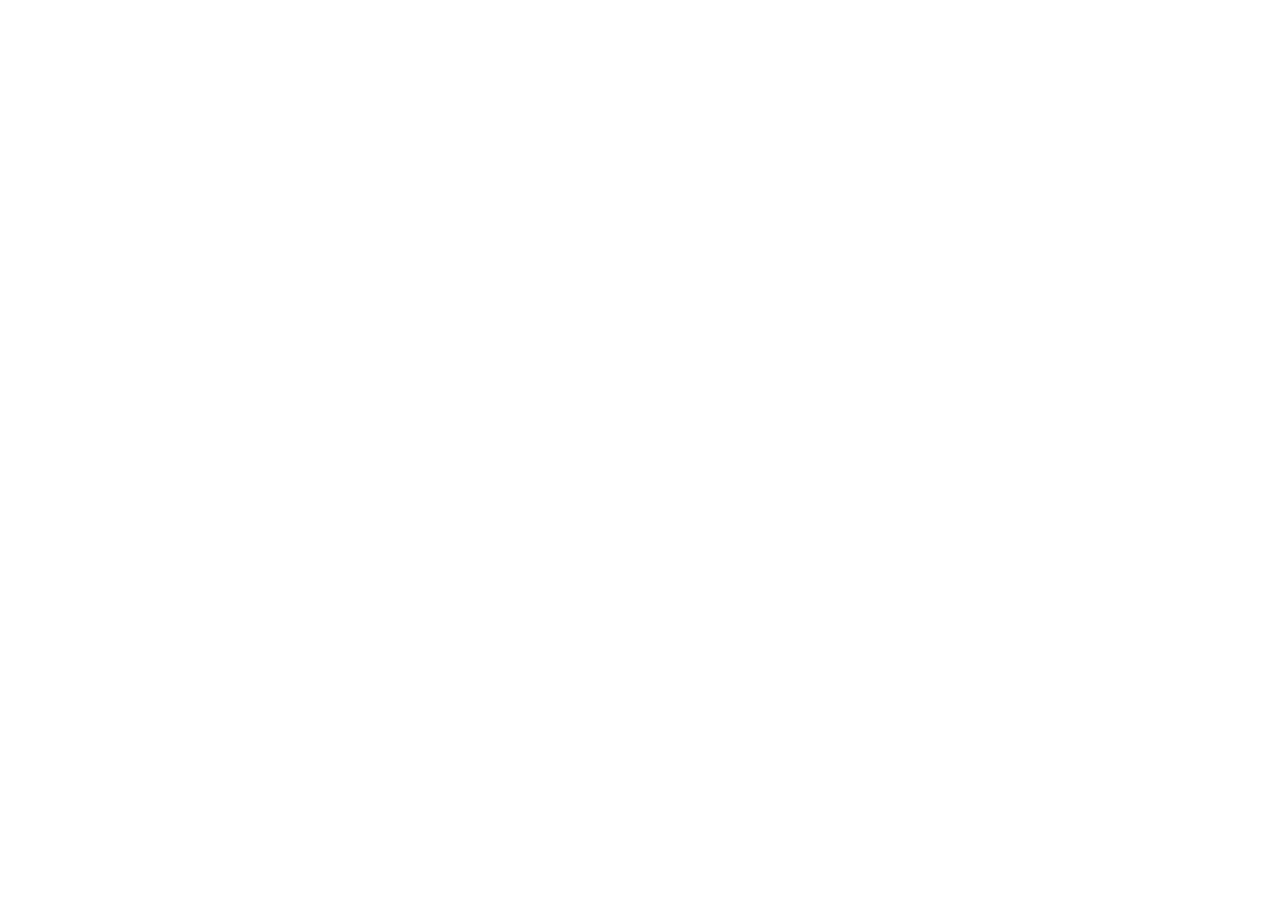
==== index.html @ 801af9e0 "mapper closes #2" ====
<!DOCTYPE html>
<html lang="da">
<head>
    <meta charset="UTF-8">
    <meta name="viewport" content="width=device-width, initial-scale=1.0">
    <title>Gowala Farms</title>
    <link rel="icon" type="image/svg+xml" href="./public/assets/backgrounds/logo.png" />
    <link rel="stylesheet" href="./css/styles.css">
    <script type="module" src="./js/index.js"></script>
</head>
<body>
    <header></header>
</body>
</html>
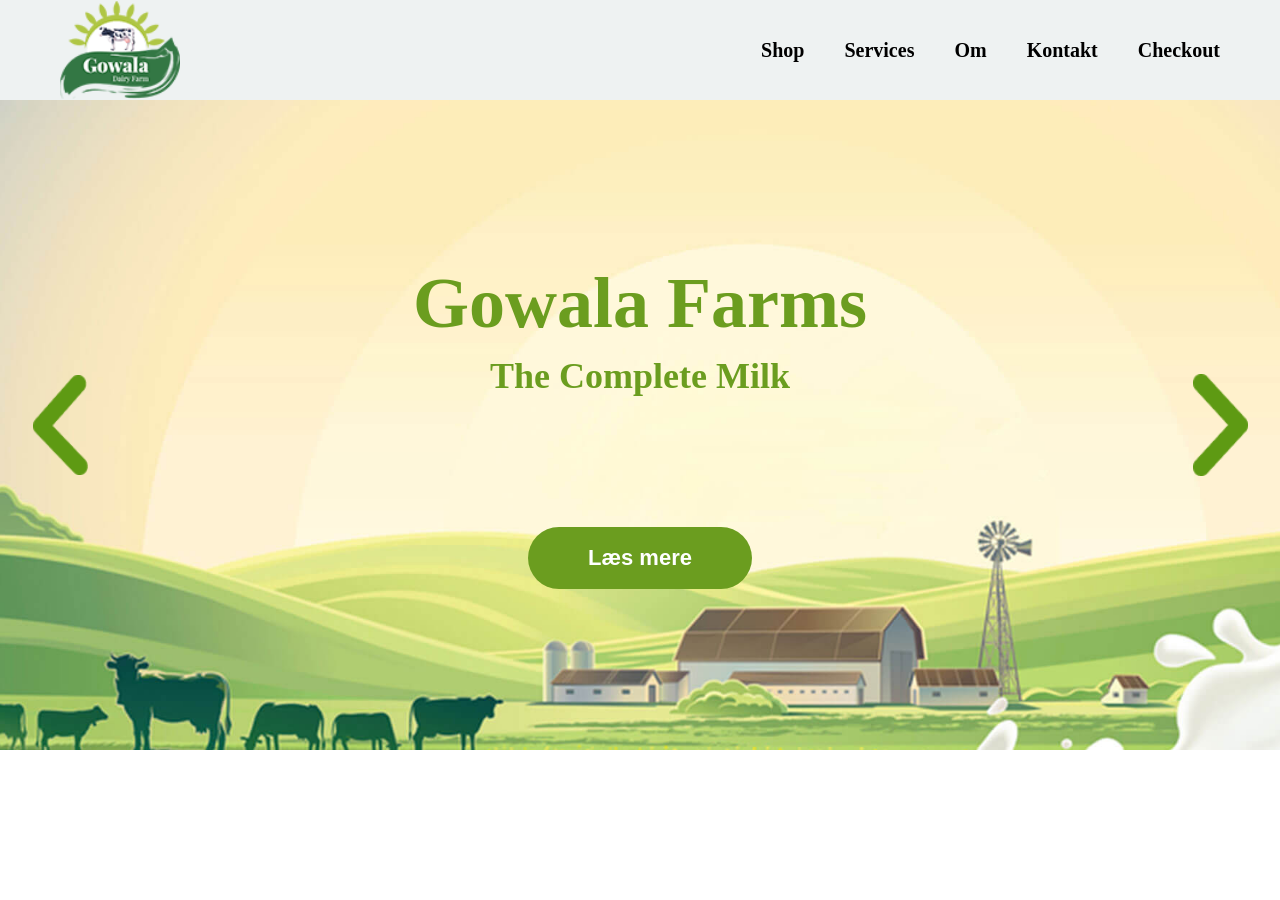
==== commit 325571fc: "closes #3" ====
--- a/index.html
+++ b/index.html
@@ -9,6 +9,131 @@
     <script type="module" src="./js/index.js"></script>
 </head>
 <body>
-    <header></header>
+     <header class="header">
+
+    <div class="container">
+
+      <!-- LOGO -->
+      <a href="./index.html" class="logo">
+        <img src="./public/assets/backgrounds/logo.png" alt="Gowala Farms">
+      </a>
+
+      <!-- DESKTOP NAVIGATION -->
+      <nav class="nav">
+        <a href="#">Shop</a>
+        <a href="#">Services</a>
+        <a href="#">Om</a>
+        <a href="#">Kontakt</a>
+        <a href="#">Checkout</a>
+
+        
+      </nav>
+
+      <!-- MOBILE ICONS -->
+      <div class="mobile-icons">
+
+        <!-- BURGER -->
+        <button class="burger" id="burger">
+          <img
+            src="./public/assets/backgrounds/menu-mobile.svg"
+            alt="Menu"
+            id="burgerIcon"
+          >
+        </button>
+
+        
+
+      </div>
+
+    </div>
+
+    <!-- MOBILE MENU -->
+    <div class="mobile-menu" id="mobileMenu">
+
+      <a href="#">Shop</a>
+      <a href="#">Services</a>
+      <a href="#">Om</a>
+      <a href="#">Kontakt</a>
+      <a href="#">Checkout</a>
+
+    </div>
+
+  </header>
+  <section class="hero-container">
+
+    <!-- SLIDES -->
+
+  <img
+    class="image-in-slider active"
+    src="./public/assets/headerslider/01.jpg"
+    alt="Slide 1"
+  >
+
+  <img
+    class="image-in-slider"
+    src="./public/assets/headerslider/02.jpg"
+    alt="Slide 2"
+  >
+
+  <img
+    class="image-in-slider"
+    src="./public/assets/headerslider/03.jpg"
+    alt="Slide 3"
+  >
+
+  <img
+    class="image-in-slider"
+    src="./public/assets/headerslider/04.jpg"
+    alt="Slide 4"
+  >
+
+  <!-- HERO CONTENT -->
+
+  <div class="hero-content">
+
+    <h1 class="hero-title">
+      Gowala Farms
+    </h1>
+
+    <p class="hero-subtitle">
+      The Complete Milk
+    </p>
+
+    <button class="hero-btn">
+      Læs mere
+    </button>
+
+  </div>
+
+  <!-- SLIDER BUTTONS -->
+
+  
+
+    <button class="slider-arrow left" id="prevBtn">
+      <img
+        src="./public/assets/headerslider/arrow-left.png"
+        alt="Previous"
+      >
+    </button>
+
+    <button class="slider-arrow right" id="nextBtn">
+      <img
+        src="./public/assets/headerslider/arrow-right.png"
+        alt="Next"
+      >
+    </button>
+
+  
+
+</section>
+
+    
+    <section class="service-section"></section>
+    <section class="products-section"></section>
+    <section class="team-section"></section>
+    <section class="subscription-section"></section>
+    <section class="sponsors-section"></section>
+
+    <footer></footer>
 </body>
 </html>
--- a/css/styles.css
+++ b/css/styles.css
@@ -0,0 +1,9 @@
+@import url(./forside.css);
+@import url(./header.css);
+@import url(./shop.css);
+@import url(./services.css);
+@import url(./om.css);
+@import url(.//kontakt.css);
+@import url(./checkout.css);
+
+@import url(./footer.css);
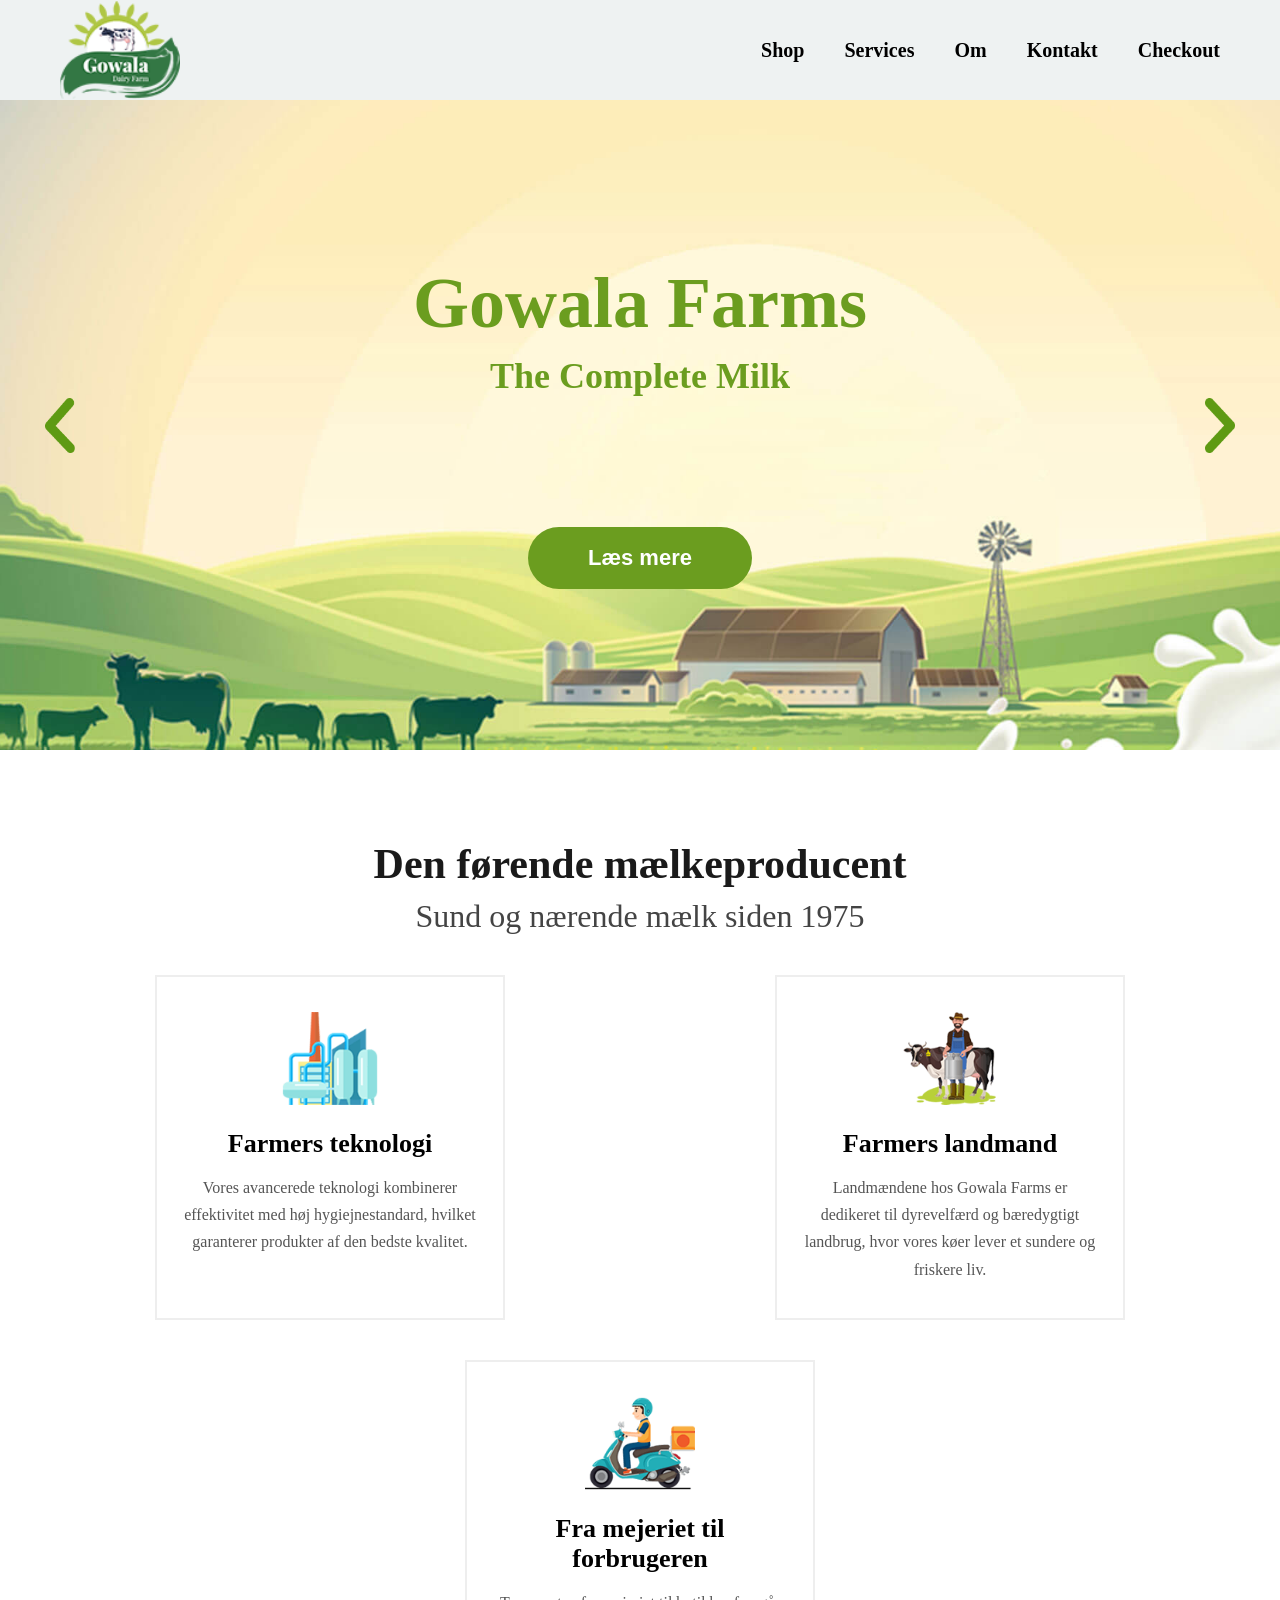
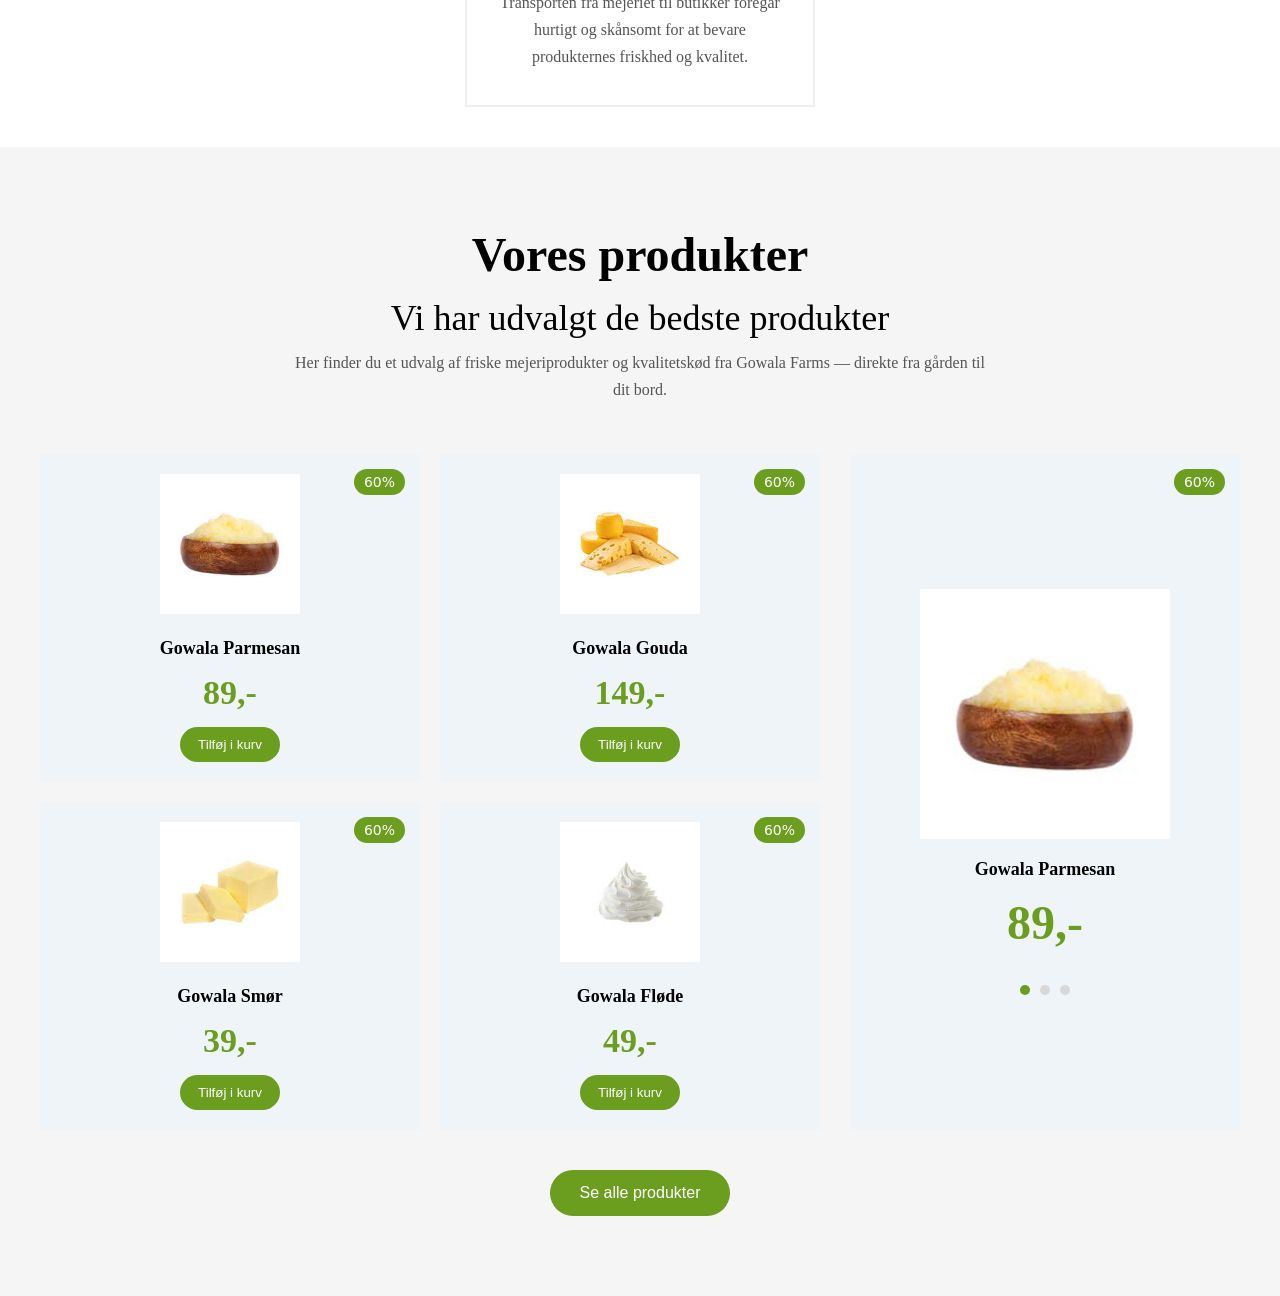
==== commit 86244b0e: "closes #4" ====
--- a/index.html
+++ b/index.html
@@ -1,139 +1,271 @@
-<!DOCTYPE html>
+<!doctype html>
 <html lang="da">
-<head>
-    <meta charset="UTF-8">
-    <meta name="viewport" content="width=device-width, initial-scale=1.0">
+  <head>
+    <meta charset="UTF-8" />
+    <meta name="viewport" content="width=device-width, initial-scale=1.0" />
     <title>Gowala Farms</title>
-    <link rel="icon" type="image/svg+xml" href="./public/assets/backgrounds/logo.png" />
-    <link rel="stylesheet" href="./css/styles.css">
+    <link
+      rel="icon"
+      type="image/svg+xml"
+      href="./public/assets/backgrounds/logo.png"
+    />
+    <link rel="stylesheet" href="./css/styles.css" />
     <script type="module" src="./js/index.js"></script>
-</head>
-<body>
-     <header class="header">
-
-    <div class="container">
-
-      <!-- LOGO -->
-      <a href="./index.html" class="logo">
-        <img src="./public/assets/backgrounds/logo.png" alt="Gowala Farms">
-      </a>
-
-      <!-- DESKTOP NAVIGATION -->
-      <nav class="nav">
-        <a href="#">Shop</a>
-        <a href="#">Services</a>
-        <a href="#">Om</a>
-        <a href="#">Kontakt</a>
-        <a href="#">Checkout</a>
-
-        
-      </nav>
-
-      <!-- MOBILE ICONS -->
-      <div class="mobile-icons">
-
-        <!-- BURGER -->
-        <button class="burger" id="burger">
-          <img
-            src="./public/assets/backgrounds/menu-mobile.svg"
-            alt="Menu"
-            id="burgerIcon"
-          >
-        </button>
-
-        
-
-      </div>
-
-    </div>
-
-    <!-- MOBILE MENU -->
-    <div class="mobile-menu" id="mobileMenu">
-
-      <a href="#">Shop</a>
-      <a href="#">Services</a>
-      <a href="#">Om</a>
-      <a href="#">Kontakt</a>
-      <a href="#">Checkout</a>
-
-    </div>
-
-  </header>
-  <section class="hero-container">
-
-    <!-- SLIDES -->
-
-  <img
-    class="image-in-slider active"
-    src="./public/assets/headerslider/01.jpg"
-    alt="Slide 1"
-  >
-
-  <img
-    class="image-in-slider"
-    src="./public/assets/headerslider/02.jpg"
-    alt="Slide 2"
-  >
-
-  <img
-    class="image-in-slider"
-    src="./public/assets/headerslider/03.jpg"
-    alt="Slide 3"
-  >
-
-  <img
-    class="image-in-slider"
-    src="./public/assets/headerslider/04.jpg"
-    alt="Slide 4"
-  >
-
-  <!-- HERO CONTENT -->
-
-  <div class="hero-content">
-
-    <h1 class="hero-title">
-      Gowala Farms
-    </h1>
-
-    <p class="hero-subtitle">
-      The Complete Milk
-    </p>
-
-    <button class="hero-btn">
-      Læs mere
-    </button>
-
-  </div>
-
-  <!-- SLIDER BUTTONS -->
-
-  
-
-    <button class="slider-arrow left" id="prevBtn">
-      <img
-        src="./public/assets/headerslider/arrow-left.png"
-        alt="Previous"
-      >
-    </button>
-
-    <button class="slider-arrow right" id="nextBtn">
-      <img
-        src="./public/assets/headerslider/arrow-right.png"
-        alt="Next"
-      >
-    </button>
-
-  
-
-</section>
-
-    
-    <section class="service-section"></section>
-    <section class="products-section"></section>
+  </head>
+  <body>
+    <header class="header">
+      <div class="container">
+        <!-- LOGO -->
+        <a href="./index.html" class="logo">
+          <img src="./public/assets/backgrounds/logo.png" alt="Gowala Farms" />
+        </a>
+
+        <!-- DESKTOP NAVIGATION -->
+        <nav class="nav">
+          <a href="./shop.html">Shop</a>
+          <a href="./services.html">Services</a>
+          <a href="./om.html">Om</a>
+          <a href="./kontakt.html">Kontakt</a>
+          <a href="./checkout.html">Checkout</a>
+        </nav>
+
+        <!-- MOBILE ICONS -->
+        <div class="mobile-icons">
+          <!-- BURGER -->
+          <button class="burger" id="burger">
+            <img
+              src="./public/assets/backgrounds/menu-mobile.svg"
+              alt="Menu"
+              id="burgerIcon"
+            />
+          </button>
+        </div>
+      </div>
+
+      <!-- MOBILE MENU -->
+      <div class="mobile-menu" id="mobileMenu">
+        <a href="./shop.html">Shop</a>
+        <a href="./services.html">Services</a>
+        <a href="./om.html">Om</a>
+        <a href="./kontakt.html">Kontakt</a>
+        <a href="./checkout.html">Checkout</a>
+      </div>
+    </header>
+    <section class="hero-container">
+      <!-- SLIDES -->
+
+      <img
+        class="image-in-slider active"
+        src="./public/assets/headerslider/01.jpg"
+        alt="Slide 1"
+      />
+
+      <img
+        class="image-in-slider"
+        src="./public/assets/headerslider/02.jpg"
+        alt="Slide 2"
+      />
+
+      <img
+        class="image-in-slider"
+        src="./public/assets/headerslider/03.jpg"
+        alt="Slide 3"
+      />
+
+      <img
+        class="image-in-slider"
+        src="./public/assets/headerslider/04.jpg"
+        alt="Slide 4"
+      />
+
+      <!-- HERO CONTENT -->
+
+      <div class="hero-content">
+        <h1 class="hero-title">Gowala Farms</h1>
+
+        <p class="hero-subtitle">The Complete Milk</p>
+
+        <button class="hero-btn">Læs mere</button>
+      </div>
+
+      <!-- SLIDER BUTTONS -->
+
+      <button class="slider-arrow left" id="prevBtn">
+        <img src="./public/assets/headerslider/arrow-left.png" alt="Previous" />
+      </button>
+
+      <button class="slider-arrow right" id="nextBtn">
+        <img src="./public/assets/headerslider/arrow-right.png" alt="Next" />
+      </button>
+    </section>
+
+    <section class="service-section">
+      <div class="service-container">
+        <!-- TOP -->
+
+        <div class="service-top">
+          <h2 class="service-title">Den førende mælkeproducent</h2>
+
+          <p class="service-subtitle">Sund og nærende mælk siden 1975</p>
+        </div>
+
+        <!-- CARDS -->
+
+        <div class="service-grid">
+          <!-- CARD 1 -->
+
+          <div class="service-card">
+            <img src="./public/assets/cards/01.png" alt="Farmers teknologi" />
+
+            <h3>Farmers teknologi</h3>
+
+            <p>
+              Vores avancerede teknologi kombinerer effektivitet med høj
+              hygiejnestandard, hvilket garanterer produkter af den bedste
+              kvalitet.
+            </p>
+          </div>
+
+          <!-- CARD 2 -->
+
+          <div class="service-card">
+            <img src="./public/assets/cards/02.png" alt="Farmers landmand" />
+
+            <h3>Farmers landmand</h3>
+
+            <p>
+              Landmændene hos Gowala Farms er dedikeret til dyrevelfærd og
+              bæredygtigt landbrug, hvor vores køer lever et sundere og friskere
+              liv.
+            </p>
+          </div>
+
+          <!-- CARD 3 -->
+
+          <div class="service-card center-card">
+            <img
+              src="./public/assets/cards/03.png"
+              alt="Fra mejeriet til forbrugeren"
+            />
+
+            <h3>Fra mejeriet til forbrugeren</h3>
+
+            <p>
+              Transporten fra mejeriet til butikker foregår hurtigt og skånsomt
+              for at bevare produkternes friskhed og kvalitet.
+            </p>
+          </div>
+        </div>
+      </div>
+    </section>
+    <section class="products-section"> 
+      <div class="products-container">
+        <!-- TOP -->
+
+        <div class="products-top">
+          <h2 class="products-title">Vores produkter</h2>
+
+          <p class="products-subtitle">Vi har udvalgt de bedste produkter</p>
+
+          <p class="products-text">
+            Her finder du et udvalg af friske mejeriprodukter og kvalitetskød
+            fra Gowala Farms — direkte fra gården til dit bord.
+          </p>
+        </div>
+
+        <!-- PRODUCTS -->
+
+        <div class="products-grid">
+          <!-- LEFT SIDE -->
+
+          <div class="products-small-grid">
+            <!-- CARD -->
+
+            <div class="product-card small">
+              <span class="sale-badge"> 60% </span>
+
+              <img src="./public/assets/products/parmasan.jpg" alt=""  />
+
+              <h3>Gowala Parmesan</h3>
+
+              <span class="price"> 89,- </span>
+
+              <button>Tilføj i kurv</button>
+            </div>
+
+            <!-- CARD -->
+
+            <div class="product-card small">
+              <span class="sale-badge"> 60% </span>
+
+              <img src="./public/assets/products/gouda.jpg" alt="" />
+
+              <h3>Gowala Gouda</h3>
+
+              <span class="price"> 149,- </span>
+
+              <button>Tilføj i kurv</button>
+            </div>
+
+            <!-- CARD -->
+
+            <div class="product-card small">
+              <span class="sale-badge"> 60% </span>
+
+              <img src="./public/assets/products/butter.jpg" alt=""  />
+
+              <h3>Gowala Smør</h3>
+
+              <span class="price"> 39,- </span>
+
+              <button>Tilføj i kurv</button>
+            </div>
+
+            <!-- CARD -->
+
+            <div class="product-card small">
+              <span class="sale-badge"> 60% </span>
+
+              <img src="./public/assets/products/cream.jpg" alt=""  />
+
+              <h3>Gowala Fløde</h3>
+
+              <span class="price"> 49,- </span>
+
+              <button>Tilføj i kurv</button>
+            </div>
+          </div>
+
+          <!-- BIG PRODUCT -->
+
+          <div class="product-card featured">
+            <span class="sale-badge"> 60% </span>
+
+            <img src="./public/assets/products/parmasan.jpg" alt=""  id="featuredImage" />
+
+            <h3 id="featuredTitle">Gowala Parmesan</h3>
+
+            <span class="price featured-price" id="featuredPrice"> 89,- </span>
+            <!-- DOTS -->
+            <div class="slider-dots">
+              <span class="dot active"></span>
+              <span class="dot"></span>
+              <span class="dot"></span>
+            </div>
+          </div>
+        </div>
+
+        <!-- BUTTON -->
+
+        <div class="products-button-wrap">
+          <button class="all-products-btn">Se alle produkter</button>
+        </div>
+      </div>
+    </section>
     <section class="team-section"></section>
     <section class="subscription-section"></section>
     <section class="sponsors-section"></section>
 
     <footer></footer>
-</body>
-</html>+  </body>
+</html>
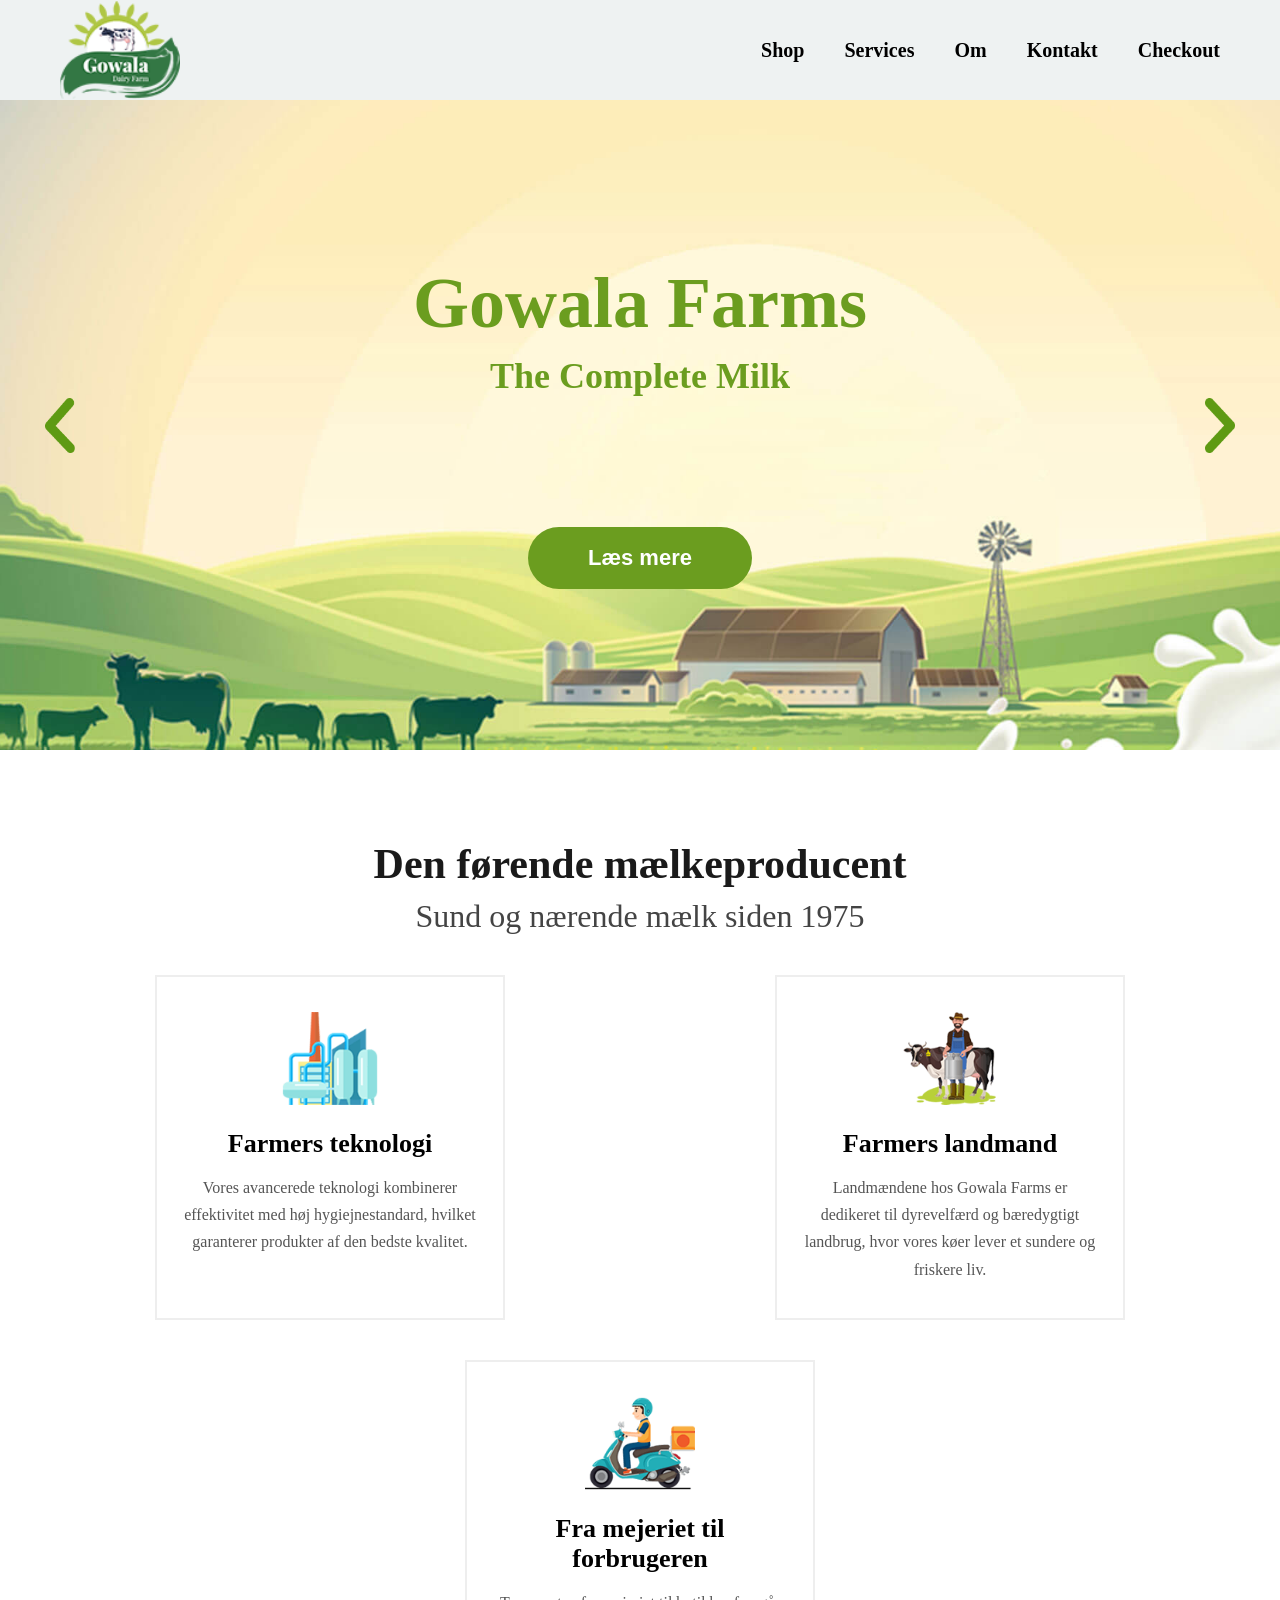
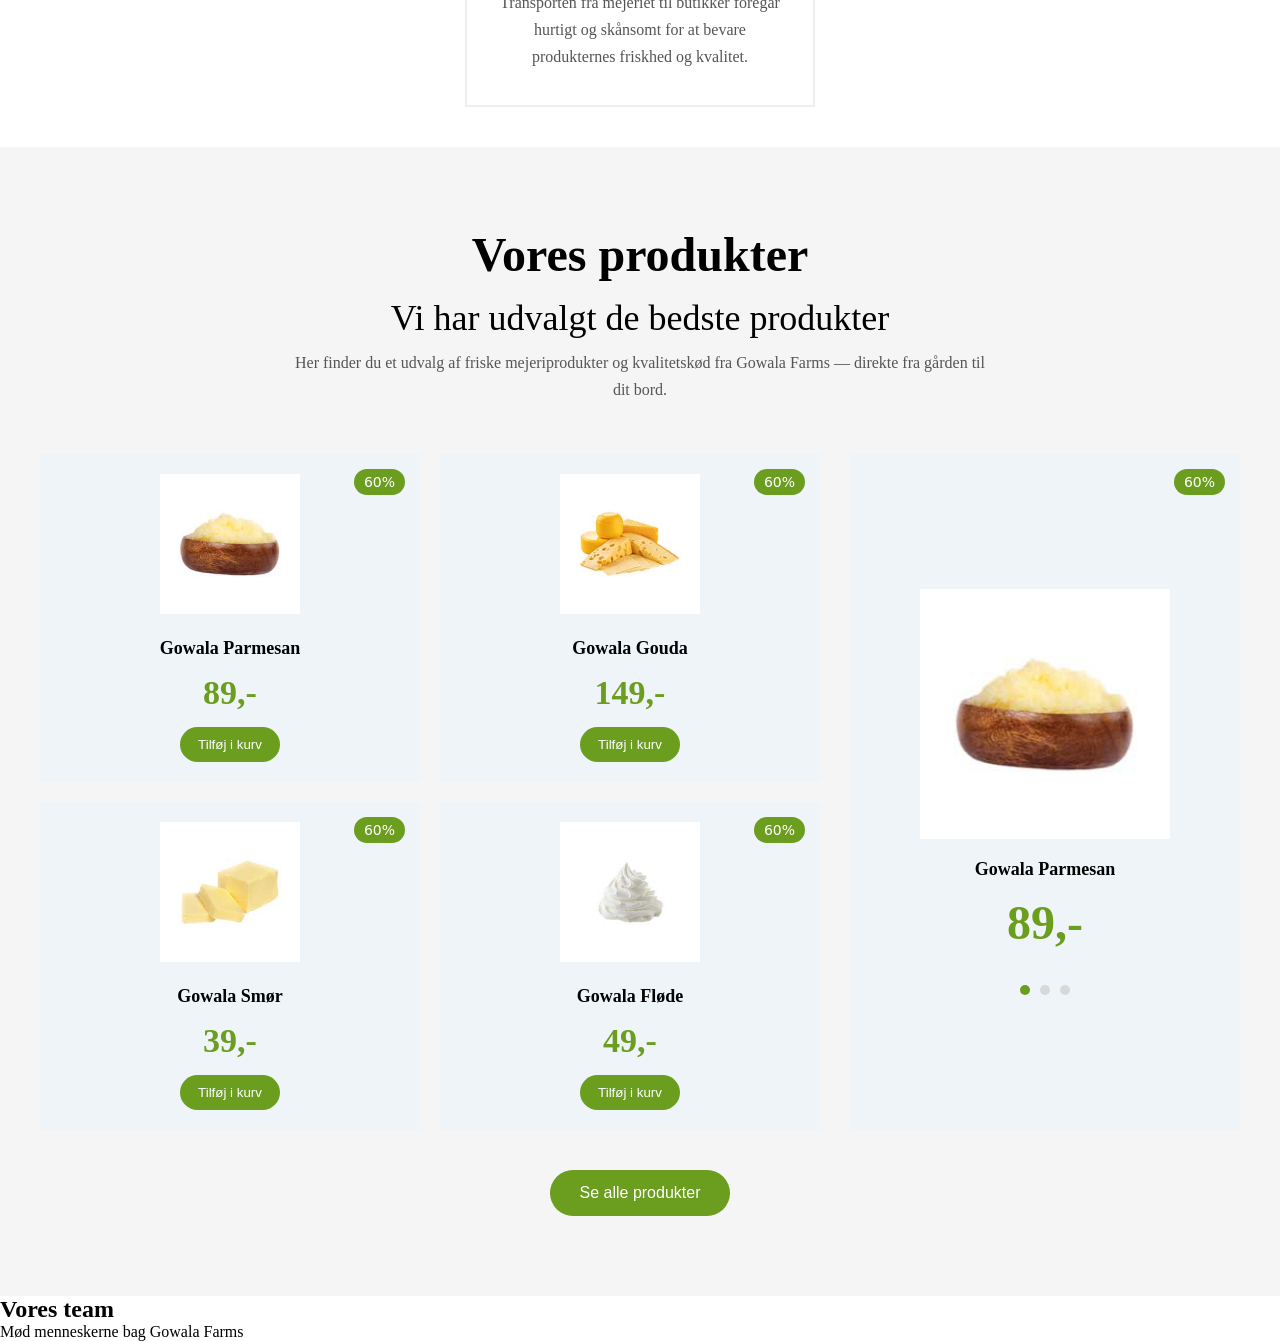
==== commit 1892df8c: "link til button" ====
--- a/index.html
+++ b/index.html
@@ -85,7 +85,7 @@
 
         <p class="hero-subtitle">The Complete Milk</p>
 
-        <button class="hero-btn">Læs mere</button>
+        <button class="hero-btn"><a href="./om.html">Læs mere</a></button>
       </div>
 
       <!-- SLIDER BUTTONS -->
@@ -258,11 +258,20 @@
         <!-- BUTTON -->
 
         <div class="products-button-wrap">
-          <button class="all-products-btn">Se alle produkter</button>
+          <button class="all-products-btn"><a href="./shop.html">Se alle produkter</a></button>
         </div>
       </div>
     </section>
-    <section class="team-section"></section>
+    <section class="team-section">
+  <div class="team-container">
+    <h2>Vores team</h2>
+    <p>Mød menneskerne bag Gowala Farms</p>
+
+    <div class="team-grid" id="teamGrid">
+      <!-- JS  -->
+    </div>
+  </div>
+</section>
     <section class="subscription-section"></section>
     <section class="sponsors-section"></section>
 
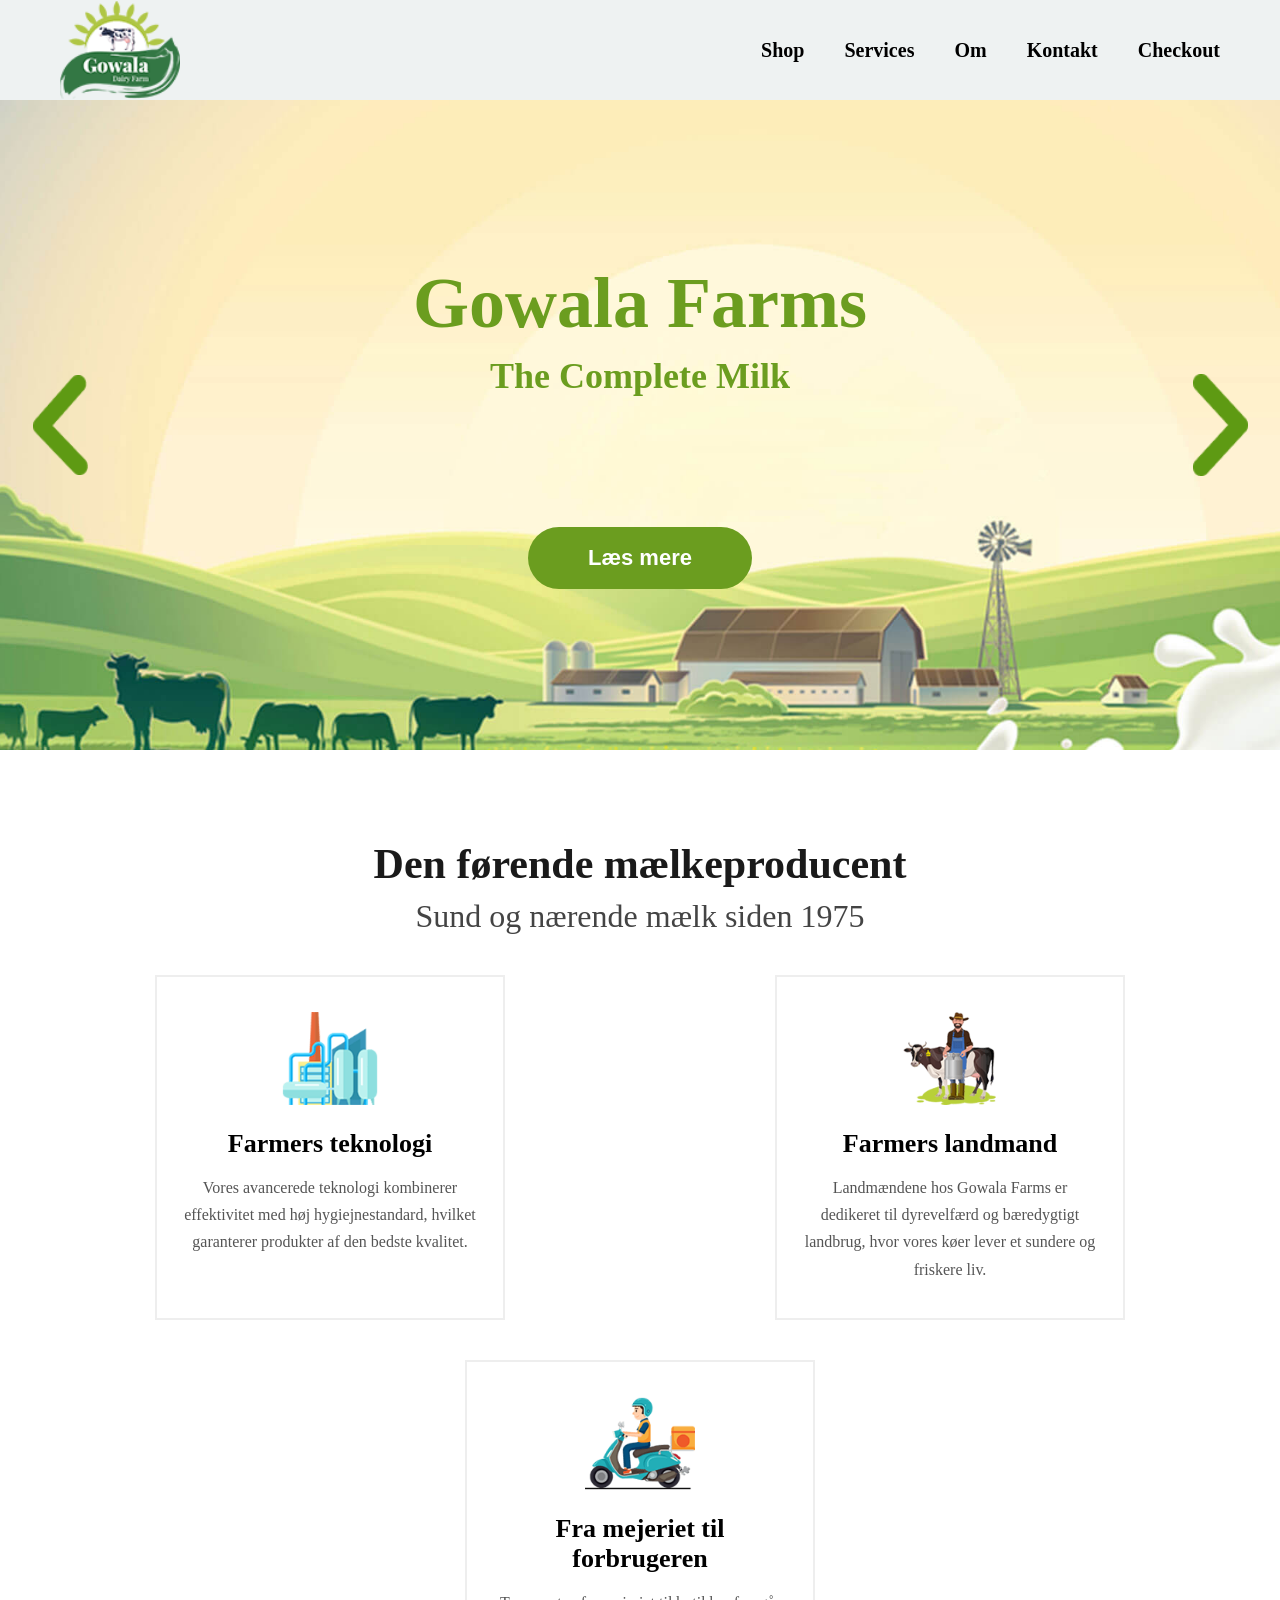
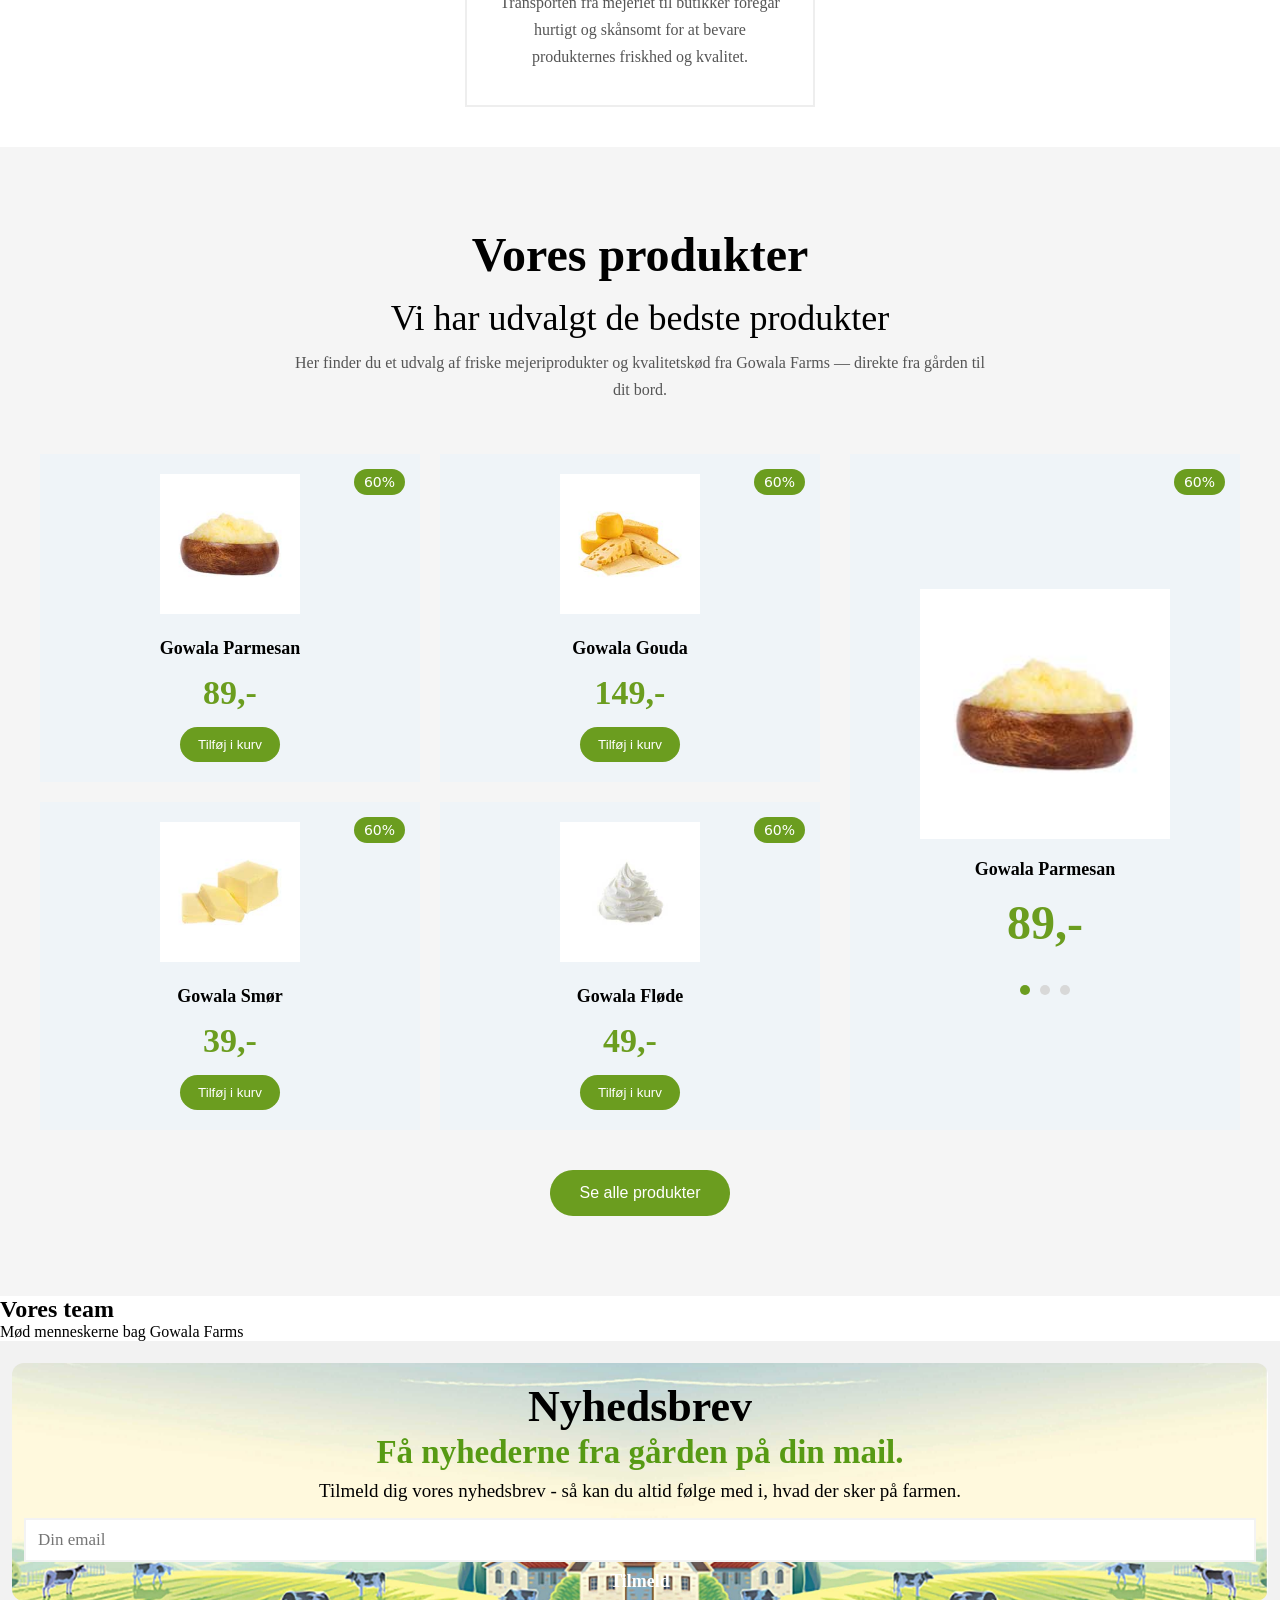
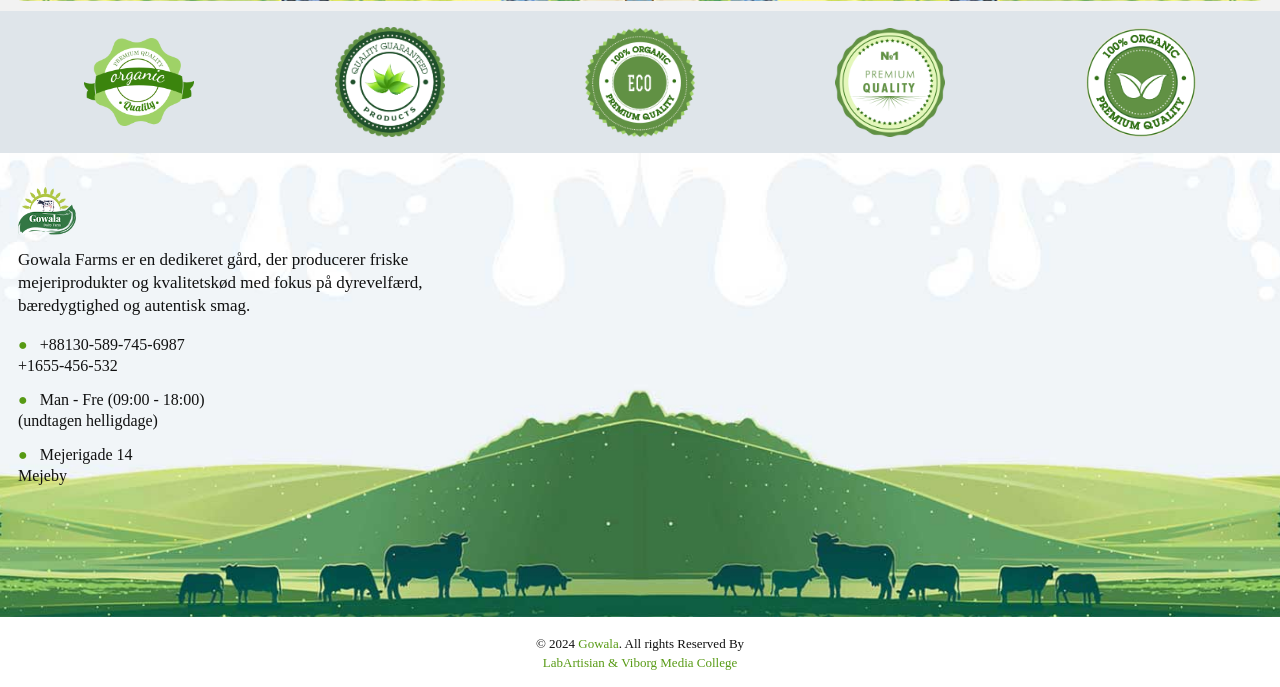
==== commit 96106317: "Update pages and shared footer layout" ====
--- a/index.html
+++ b/index.html
@@ -272,9 +272,6 @@
     </div>
   </div>
 </section>
-    <section class="subscription-section"></section>
-    <section class="sponsors-section"></section>
-
-    <footer></footer>
+    <div id="footer-root"></div>
   </body>
 </html>
--- a/css/styles.css
+++ b/css/styles.css
@@ -3,7 +3,7 @@
 @import url(./shop.css);
 @import url(./services.css);
 @import url(./om.css);
-@import url(.//kontakt.css);
+@import url(./kontakt.css);
 @import url(./checkout.css);
 
-@import url(./footer.css);+@import url(./footer.css);
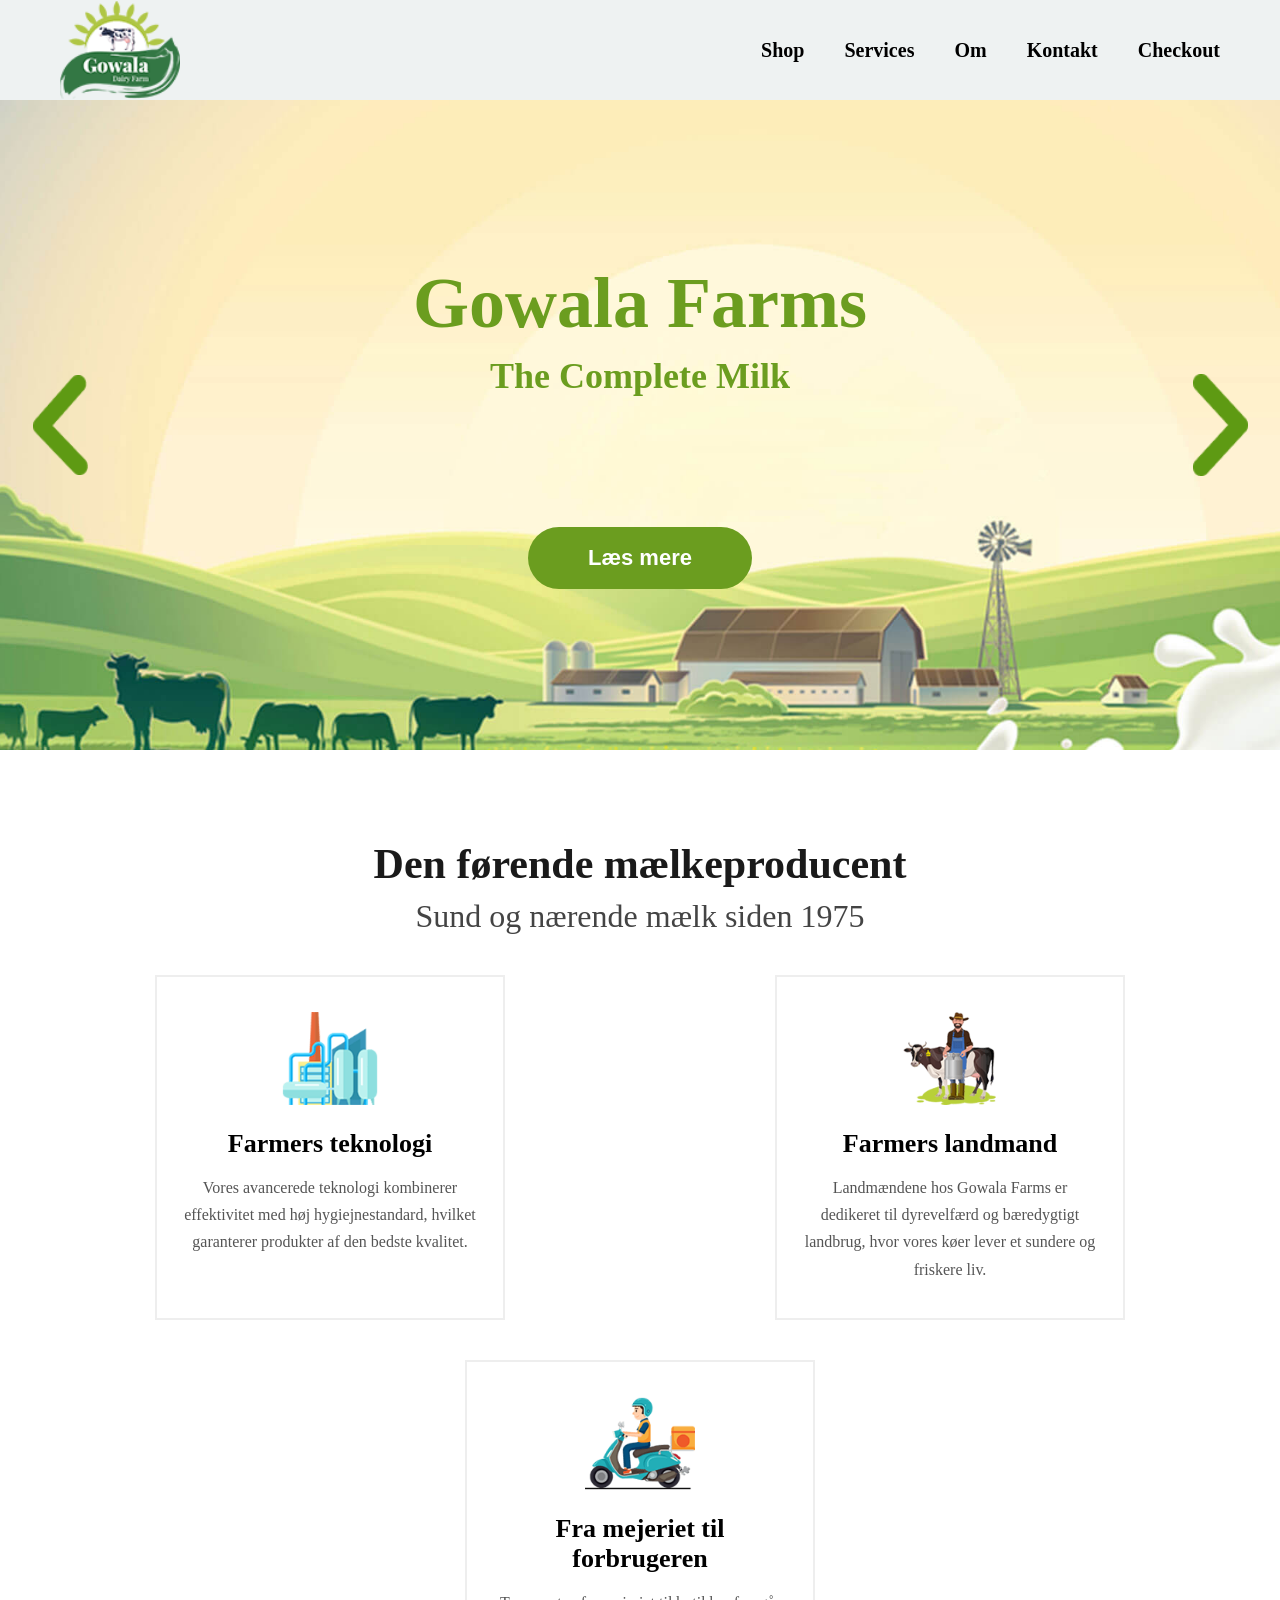
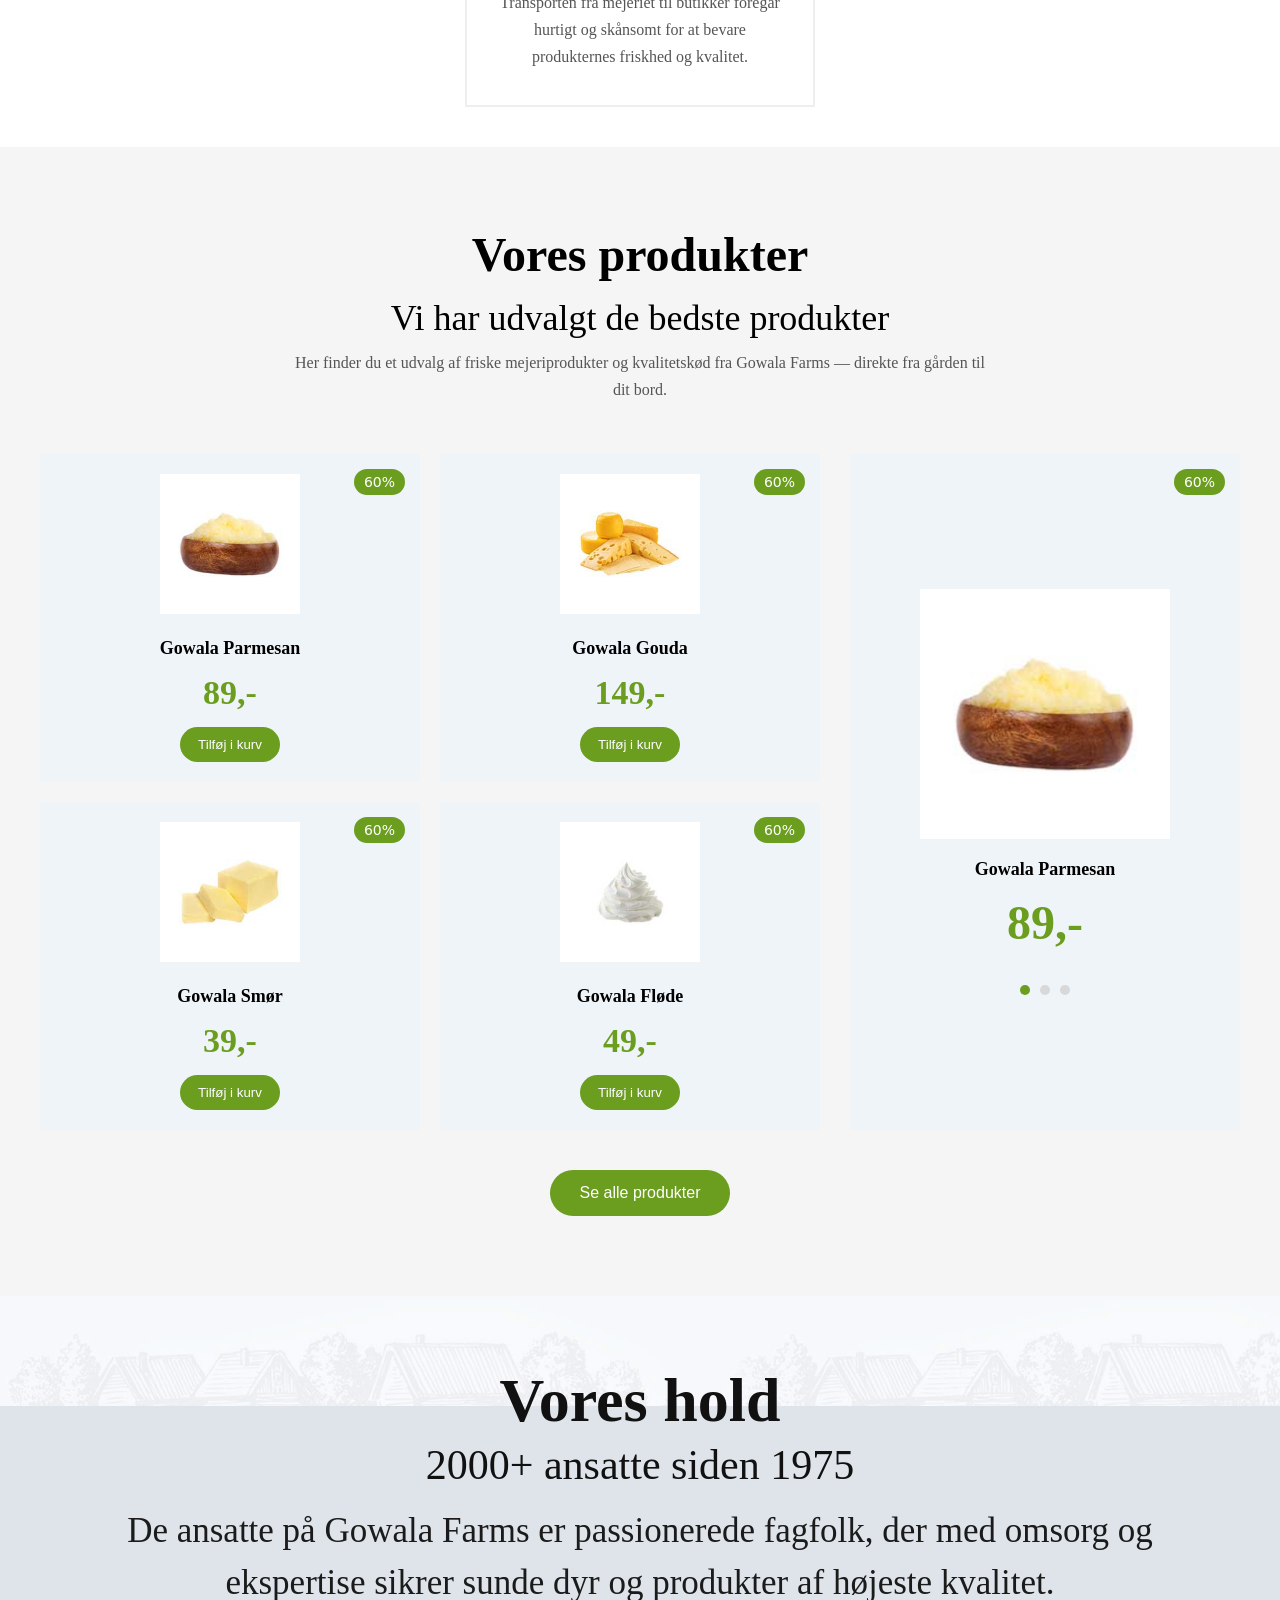
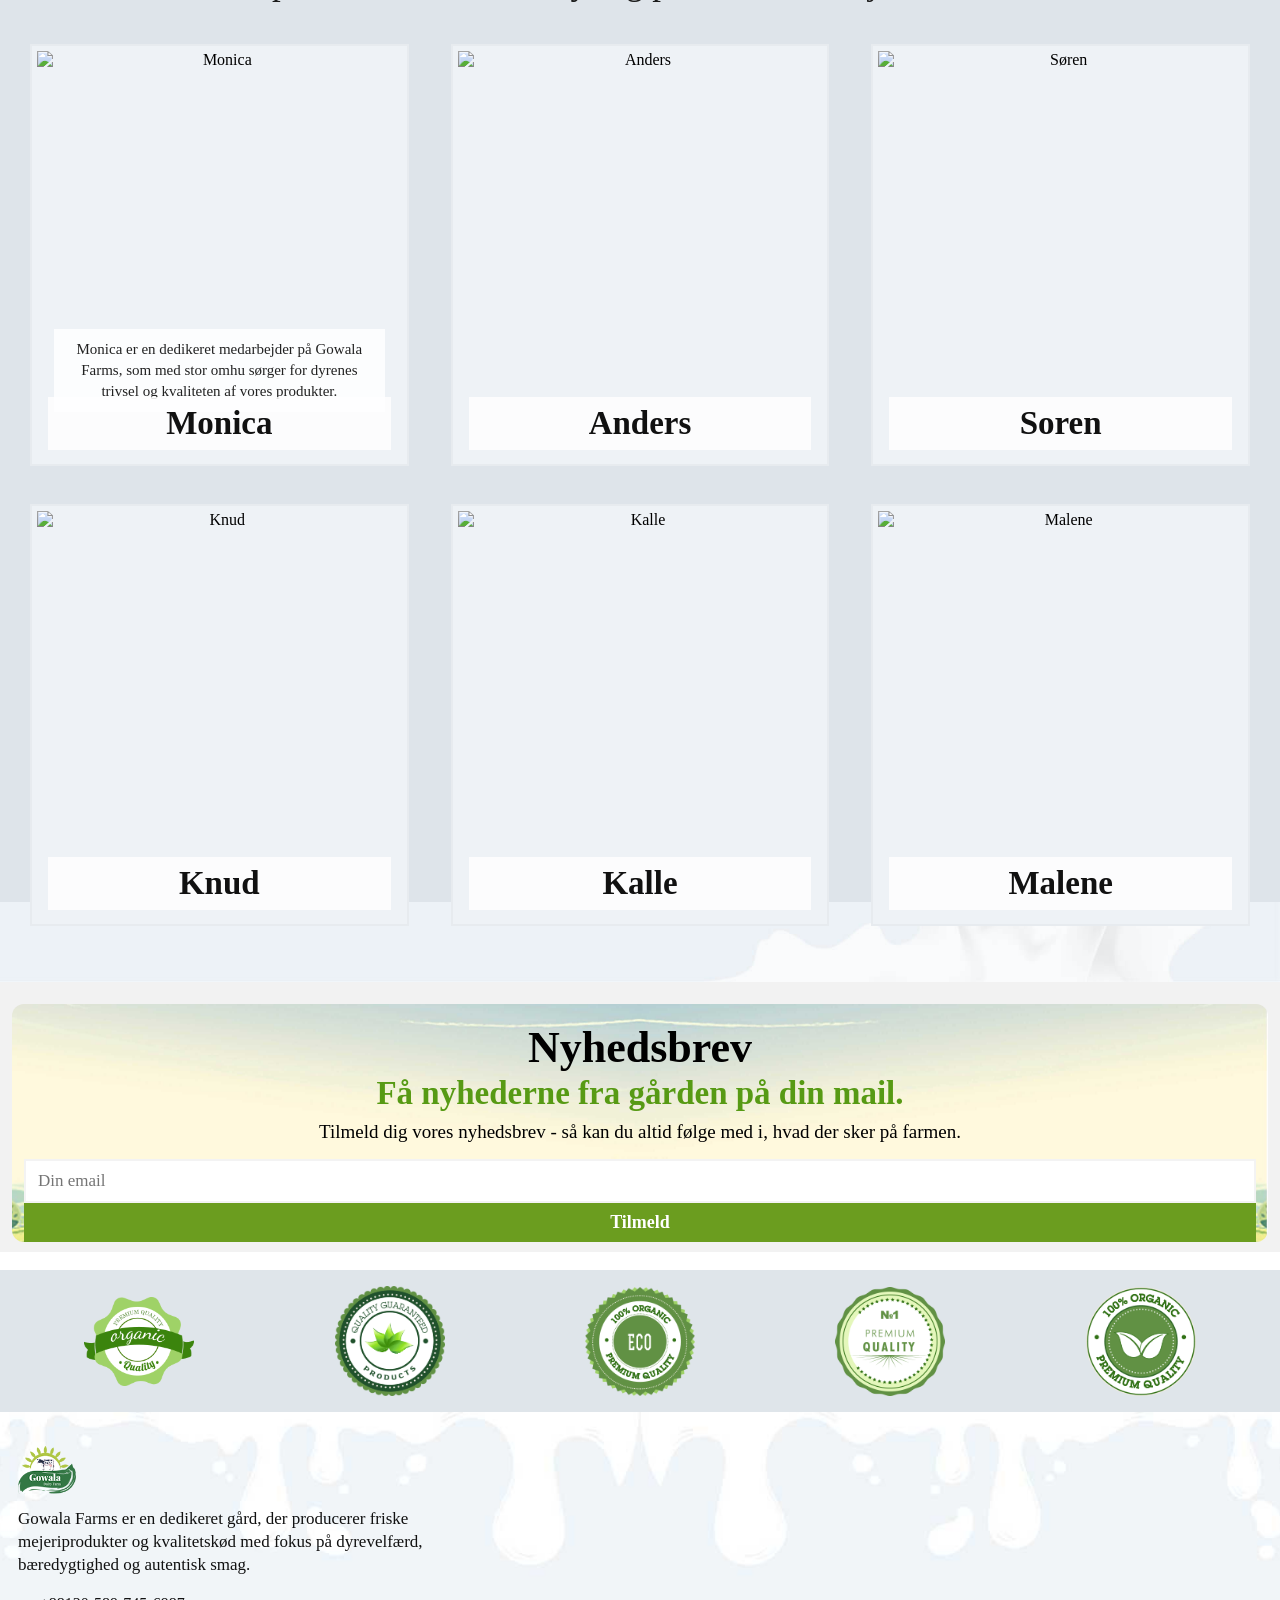
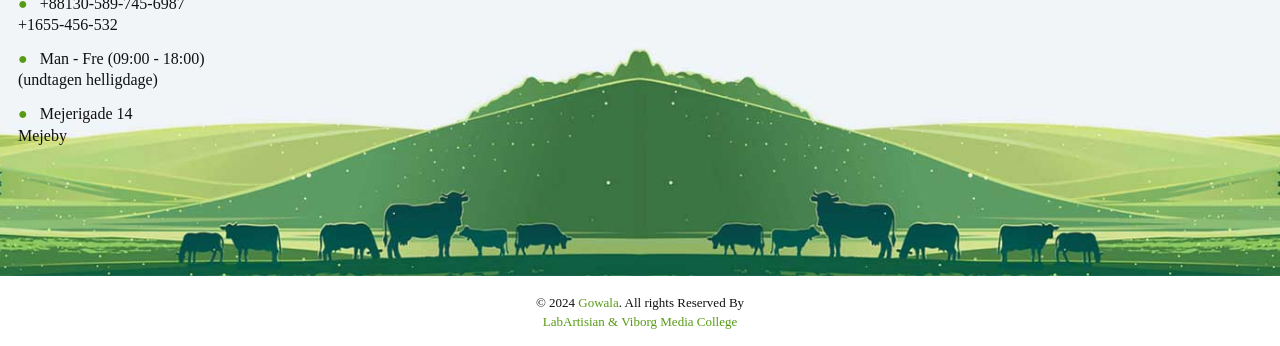
==== commit 34ca45c8: "Opdater forside, teamsektion og footer" ====
--- a/index.html
+++ b/index.html
@@ -158,7 +158,7 @@
         </div>
       </div>
     </section>
-    <section class="products-section"> 
+    <section class="products-section">
       <div class="products-container">
         <!-- TOP -->
 
@@ -184,7 +184,7 @@
             <div class="product-card small">
               <span class="sale-badge"> 60% </span>
 
-              <img src="./public/assets/products/parmasan.jpg" alt=""  />
+              <img src="./public/assets/products/parmasan.jpg" alt="" />
 
               <h3>Gowala Parmesan</h3>
 
@@ -212,7 +212,7 @@
             <div class="product-card small">
               <span class="sale-badge"> 60% </span>
 
-              <img src="./public/assets/products/butter.jpg" alt=""  />
+              <img src="./public/assets/products/butter.jpg" alt="" />
 
               <h3>Gowala Smør</h3>
 
@@ -226,7 +226,7 @@
             <div class="product-card small">
               <span class="sale-badge"> 60% </span>
 
-              <img src="./public/assets/products/cream.jpg" alt=""  />
+              <img src="./public/assets/products/cream.jpg" alt="" />
 
               <h3>Gowala Fløde</h3>
 
@@ -241,7 +241,11 @@
           <div class="product-card featured">
             <span class="sale-badge"> 60% </span>
 
-            <img src="./public/assets/products/parmasan.jpg" alt=""  id="featuredImage" />
+            <img
+              src="./public/assets/products/parmasan.jpg"
+              alt=""
+              id="featuredImage"
+            />
 
             <h3 id="featuredTitle">Gowala Parmesan</h3>
 
@@ -258,20 +262,92 @@
         <!-- BUTTON -->
 
         <div class="products-button-wrap">
-          <button class="all-products-btn"><a href="./shop.html">Se alle produkter</a></button>
-        </div>
-      </div>
-    </section>
-    <section class="team-section">
-  <div class="team-container">
-    <h2>Vores team</h2>
-    <p>Mød menneskerne bag Gowala Farms</p>
-
-    <div class="team-grid" id="teamGrid">
-      <!-- JS  -->
-    </div>
-  </div>
-</section>
+          <button class="all-products-btn">
+            <a href="./shop.html">Se alle produkter</a>
+          </button>
+        </div>
+      </div>
+    </section>
+    <section class="team-section" aria-label="Vores hold">
+      <div class="team-container">
+        <h2 class="team-title">Vores hold</h2>
+        <p class="team-subtitle">2000+ ansatte siden 1975</p>
+        <p class="team-description">
+          De ansatte på Gowala Farms er passionerede fagfolk, der med omsorg og
+          ekspertise sikrer sunde dyr og produkter af højeste kvalitet.
+        </p>
+
+        <div class="team-grid">
+          <article class="team-member team-member--featured">
+            <img
+              src="https://gowala-t3pes.ondigitalocean.app//employees/monica.jpg"
+              alt="Monica"
+            />
+            <div class="team-member__bio-box">
+              Monica er en dedikeret medarbejder på Gowala Farms, som med stor
+              omhu sørger for dyrenes trivsel og kvaliteten af vores produkter.
+            </div>
+            <div class="team-member__nameplate">Monica</div>
+          </article>
+
+          <article class="team-member">
+            <img
+              src="https://gowala-t3pes.ondigitalocean.app//employees/anders.jpg"
+              alt="Anders"
+            />
+            <div class="team-member__nameplate">Anders</div>
+          </article>
+
+          <article class="team-member">
+            <img
+              src="https://gowala-t3pes.ondigitalocean.app//employees/soren.jpg"
+              alt="Søren"
+            />
+            <div class="team-member__nameplate">Soren</div>
+          </article>
+
+          <article class="team-member">
+            <img
+              src="https://gowala-t3pes.ondigitalocean.app//employees/knud.jpg"
+              alt="Knud"
+            />
+            <div class="team-member__nameplate">Knud</div>
+          </article>
+
+          <article class="team-member">
+            <img
+              src="https://gowala-t3pes.ondigitalocean.app//employees/kalle.jpg"
+              alt="Kalle"
+            />
+            <div class="team-member__nameplate">Kalle</div>
+          </article>
+
+          <article class="team-member">
+            <img
+              src="https://gowala-t3pes.ondigitalocean.app//employees/malene.jpg"
+              alt="Malene"
+            />
+            <div class="team-member__nameplate">Malene</div>
+          </article>
+        </div>
+      </div>
+    </section>
+    <section class="homepage-newsletter" aria-label="Nyhedsbrev">
+      <div class="homepage-newsletter__panel">
+        <h2>Nyhedsbrev</h2>
+        <p class="homepage-newsletter__lead">
+          Få nyhederne fra gården på din mail.
+        </p>
+        <p class="homepage-newsletter__sub">
+          Tilmeld dig vores nyhedsbrev - så kan du altid følge med i, hvad der
+          sker på farmen.
+        </p>
+        <form class="homepage-newsletter__form">
+          <input type="email" placeholder="Din email" aria-label="Din email" />
+          <button type="submit">Tilmeld</button>
+        </form>
+      </div>
+    </section>
     <div id="footer-root"></div>
   </body>
 </html>
